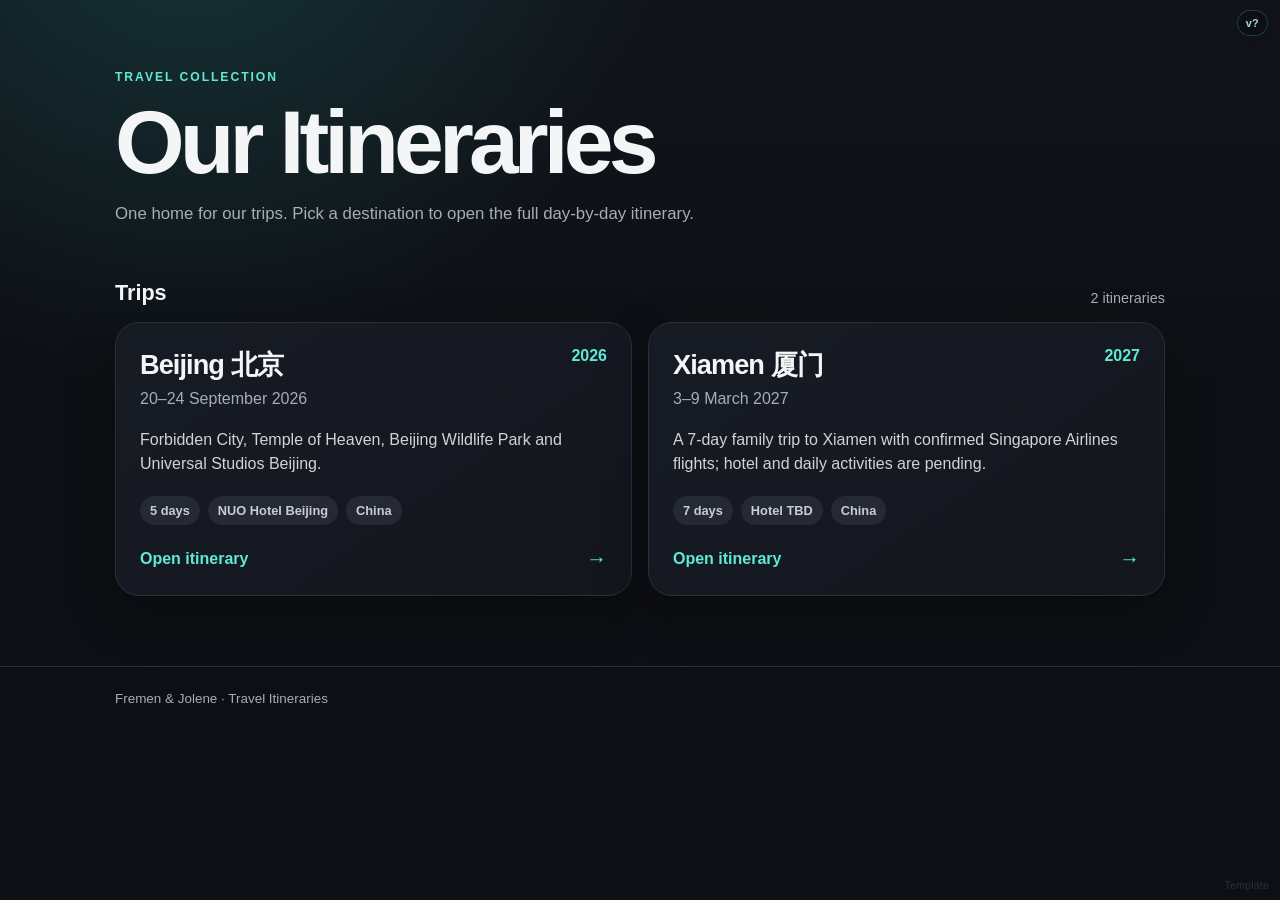
==== index.html @ ddce08c9 "Add Xiamen 2027 to homepage" ====
<!DOCTYPE html>
<html lang="en">
<head>
  <meta charset="UTF-8" />
  <meta name="viewport" content="width=device-width, initial-scale=1.0" />
  <meta name="theme-color" content="#0d0f14" />
  <title>Fremen & Jolene · Itineraries</title>
  <style>
    :root{--bg:#0d0f14;--card:#151820;--line:#2a2f3a;--ink:#f4f5f7;--muted:#a7adb8;--accent:#2dd4bf;--accent2:#5eead4;--shadow:0 18px 50px rgba(0,0,0,.28)}
    *{box-sizing:border-box}
    body{margin:0;min-height:100vh;color:var(--ink);background:radial-gradient(circle at 15% -10%,rgba(45,212,191,.16),transparent 32%),linear-gradient(180deg,#11141b,#0d0f14 420px);font-family:Inter,ui-sans-serif,-apple-system,BlinkMacSystemFont,"Segoe UI","PingFang SC","Microsoft YaHei",Arial,sans-serif}
    .wrap{width:min(1050px,calc(100% - 28px));margin:auto}
    header{padding:70px 0 34px}
    .eyebrow{text-transform:uppercase;letter-spacing:.16em;font-size:.76rem;font-weight:800;color:var(--accent2)}
    h1{font-size:clamp(2.7rem,8vw,5.6rem);line-height:.95;letter-spacing:-.055em;margin:.18em 0}
    .sub{max-width:680px;color:var(--muted);font-size:1.05rem;line-height:1.6}
    main{padding:18px 0 70px}
    .section-head{display:flex;justify-content:space-between;align-items:end;gap:16px;margin-bottom:16px}
    h2{margin:0;font-size:1.35rem}.count{color:var(--muted);font-size:.9rem}
    .grid{display:grid;grid-template-columns:repeat(2,minmax(0,1fr));gap:16px}
    .trip{display:block;text-decoration:none;color:inherit;background:linear-gradient(145deg,#171b24,#13161d);border:1px solid var(--line);border-radius:24px;padding:24px;box-shadow:var(--shadow);transition:transform .18s ease,border-color .18s ease}
    .trip:hover{transform:translateY(-3px);border-color:#2f7068}
    .trip-top{display:flex;justify-content:space-between;gap:12px;align-items:flex-start}
    .place{font-size:1.7rem;font-weight:900;letter-spacing:-.035em}.year{color:var(--accent2);font-weight:900}
    .dates{color:var(--muted);margin-top:7px}.desc{margin:20px 0;color:#d0d3d9;line-height:1.5}
    .meta{display:flex;gap:8px;flex-wrap:wrap}.pill{padding:7px 10px;border-radius:999px;background:#242933;color:#c8ccd4;font-size:.8rem;font-weight:750}
    .open{margin-top:22px;display:flex;align-items:center;justify-content:space-between;color:var(--accent2);font-weight:850}.arrow{font-size:1.3rem}
    footer{border-top:1px solid var(--line);padding:24px 0 36px;color:var(--muted);font-size:.84rem}
    @media(max-width:700px){header{padding:42px 0 22px}.grid{grid-template-columns:1fr}.trip{border-radius:20px;padding:20px}h1{font-size:2.65rem}.sub{font-size:.96rem}}
    .template-link{position:fixed;right:11px;bottom:9px;z-index:20;font-size:.66rem;color:#6d8581;opacity:.28;text-decoration:none;letter-spacing:.02em;transition:opacity .18s ease}.template-link:hover,.template-link:focus{opacity:.9;color:#5eead4}@media(max-width:700px){.template-link{right:8px;bottom:7px;font-size:.62rem;opacity:.22}}
  </style>
  <link rel="stylesheet" href="./assets/site-ui.css">
</head>
<body>
  <header class="wrap">
    <div class="eyebrow">Travel Collection</div>
    <h1>Our Itineraries</h1>
    <div class="sub">One home for our trips. Pick a destination to open the full day-by-day itinerary.</div>
  </header>
  <main class="wrap">
    <div class="section-head"><h2>Trips</h2><div class="count">2 itineraries</div></div>
    <div class="grid">
      <a class="trip" href="./beijing-2026/" aria-label="Open Beijing 2026 itinerary">
        <div class="trip-top"><div><div class="place">Beijing 北京</div><div class="dates">20–24 September 2026</div></div><div class="year">2026</div></div>
        <div class="desc">Forbidden City, Temple of Heaven, Beijing Wildlife Park and Universal Studios Beijing.</div>
        <div class="meta"><span class="pill">5 days</span><span class="pill">NUO Hotel Beijing</span><span class="pill">China</span></div>
        <div class="open"><span>Open itinerary</span><span class="arrow">→</span></div>
      </a>
      <a class="trip" href="./xiamen-2027/" aria-label="Open Xiamen 2027 itinerary">
        <div class="trip-top"><div><div class="place">Xiamen 厦门</div><div class="dates">3–9 March 2027</div></div><div class="year">2027</div></div>
        <div class="desc">A 7-day family trip to Xiamen with confirmed Singapore Airlines flights; hotel and daily activities are pending.</div>
        <div class="meta"><span class="pill">7 days</span><span class="pill">Hotel TBD</span><span class="pill">China</span></div>
        <div class="open"><span>Open itinerary</span><span class="arrow">→</span></div>
      </a>
    </div>
  </main>
  <footer><div class="wrap">Fremen & Jolene · Travel Itineraries</div></footer>
  <a class="template-link" href="./template/" aria-label="Open itinerary base template">Template</a>
  <script src="./assets/site-ui.js"></script>
</body>
</html>
---- assets/site-ui.css ----
.site-version{position:fixed;top:10px;right:12px;z-index:120;display:inline-flex;align-items:center;min-height:26px;padding:5px 8px;border-radius:999px;background:rgba(13,15,20,.82);border:1px solid rgba(94,234,212,.22);color:#a7d9d2;font:700 .68rem/1 Inter,ui-sans-serif,-apple-system,BlinkMacSystemFont,"Segoe UI",Arial,sans-serif;letter-spacing:.03em;backdrop-filter:blur(10px);box-shadow:0 4px 14px rgba(0,0,0,.18);pointer-events:none}
.scroll-top{position:fixed;right:18px;bottom:76px;z-index:110;width:44px;height:44px;border:1px solid #2f7068;border-radius:999px;background:#151820;color:#5eead4;display:grid;place-items:center;font-size:1.15rem;font-weight:900;line-height:1;box-shadow:0 10px 26px rgba(0,0,0,.3);cursor:pointer;opacity:0;visibility:hidden;transform:translateY(8px);transition:opacity .18s ease,visibility .18s ease,transform .18s ease,background .18s ease}
.scroll-top:hover,.scroll-top:focus-visible{background:#173b37;outline:none}
.scroll-top.is-visible{opacity:1;visibility:visible;transform:translateY(0)}
@media(max-width:760px){.site-version{top:8px;right:8px;min-height:23px;padding:4px 7px;font-size:.62rem}.scroll-top{right:14px;bottom:calc(160px + env(safe-area-inset-bottom));width:42px;height:42px}}
@media print{.site-version,.scroll-top{display:none!important}}
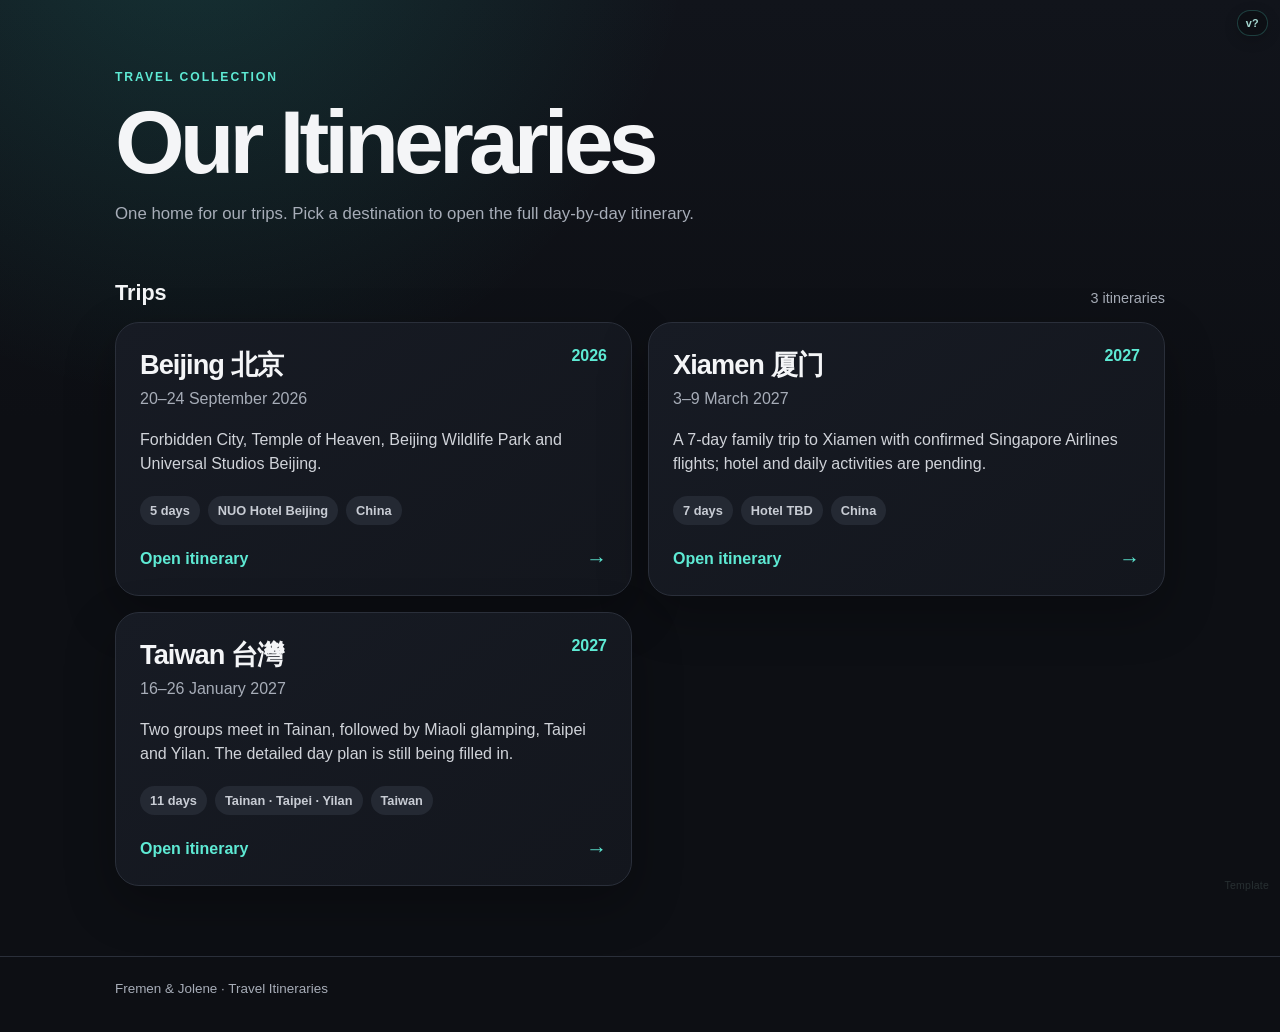
==== commit 6be13fd7: "Add Taiwan 2027 to itinerary homepage" ====
--- a/index.html
+++ b/index.html
@@ -38,7 +38,7 @@
     <div class="sub">One home for our trips. Pick a destination to open the full day-by-day itinerary.</div>
   </header>
   <main class="wrap">
-    <div class="section-head"><h2>Trips</h2><div class="count">2 itineraries</div></div>
+    <div class="section-head"><h2>Trips</h2><div class="count">3 itineraries</div></div>
     <div class="grid">
       <a class="trip" href="./beijing-2026/" aria-label="Open Beijing 2026 itinerary">
         <div class="trip-top"><div><div class="place">Beijing 北京</div><div class="dates">20–24 September 2026</div></div><div class="year">2026</div></div>
@@ -52,6 +52,13 @@
         <div class="meta"><span class="pill">7 days</span><span class="pill">Hotel TBD</span><span class="pill">China</span></div>
         <div class="open"><span>Open itinerary</span><span class="arrow">→</span></div>
       </a>
+
+      <a class="trip" href="./taiwan-2027/" aria-label="Open Taiwan 2027 itinerary">
+        <div class="trip-top"><div><div class="place">Taiwan 台灣</div><div class="dates">16–26 January 2027</div></div><div class="year">2027</div></div>
+        <div class="desc">Two groups meet in Tainan, followed by Miaoli glamping, Taipei and Yilan. The detailed day plan is still being filled in.</div>
+        <div class="meta"><span class="pill">11 days</span><span class="pill">Tainan · Taipei · Yilan</span><span class="pill">Taiwan</span></div>
+        <div class="open"><span>Open itinerary</span><span class="arrow">→</span></div>
+      </a>
     </div>
   </main>
   <footer><div class="wrap">Fremen & Jolene · Travel Itineraries</div></footer>
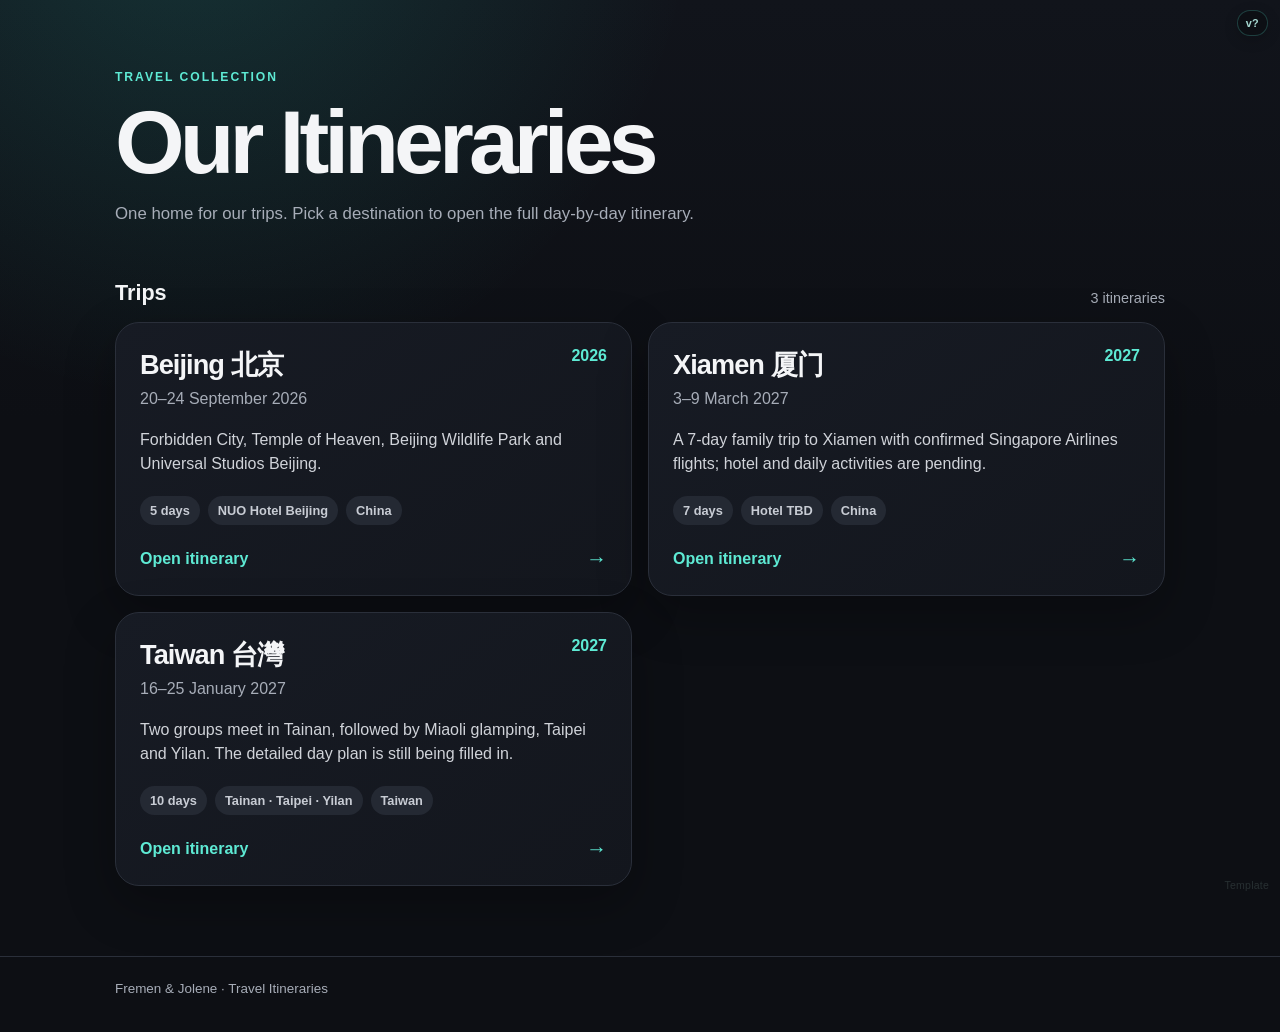
==== commit e206833c: "Correct Taiwan 2027 trip dates" ====
--- a/index.html
+++ b/index.html
@@ -54,9 +54,9 @@
       </a>
 
       <a class="trip" href="./taiwan-2027/" aria-label="Open Taiwan 2027 itinerary">
-        <div class="trip-top"><div><div class="place">Taiwan 台灣</div><div class="dates">16–26 January 2027</div></div><div class="year">2027</div></div>
+        <div class="trip-top"><div><div class="place">Taiwan 台灣</div><div class="dates">16–25 January 2027</div></div><div class="year">2027</div></div>
         <div class="desc">Two groups meet in Tainan, followed by Miaoli glamping, Taipei and Yilan. The detailed day plan is still being filled in.</div>
-        <div class="meta"><span class="pill">11 days</span><span class="pill">Tainan · Taipei · Yilan</span><span class="pill">Taiwan</span></div>
+        <div class="meta"><span class="pill">10 days</span><span class="pill">Tainan · Taipei · Yilan</span><span class="pill">Taiwan</span></div>
         <div class="open"><span>Open itinerary</span><span class="arrow">→</span></div>
       </a>
     </div>
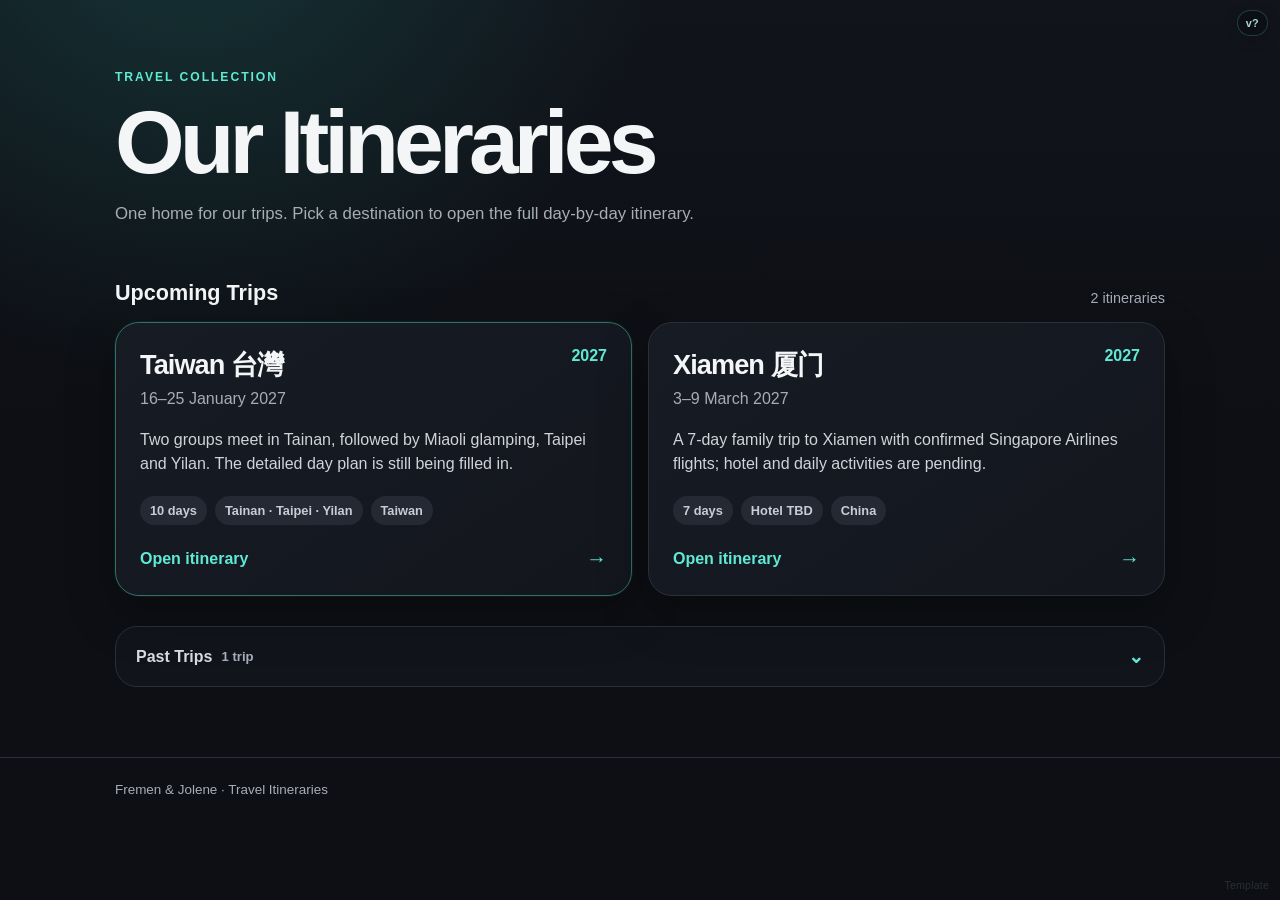
==== commit 5877b0a8: "Auto-sort upcoming trips and collapse past trips" ====
--- a/index.html
+++ b/index.html
@@ -17,16 +17,21 @@
     main{padding:18px 0 70px}
     .section-head{display:flex;justify-content:space-between;align-items:end;gap:16px;margin-bottom:16px}
     h2{margin:0;font-size:1.35rem}.count{color:var(--muted);font-size:.9rem}
-    .grid{display:grid;grid-template-columns:repeat(2,minmax(0,1fr));gap:16px}
+    .trip-section{margin-bottom:28px}.grid{display:grid;grid-template-columns:repeat(2,minmax(0,1fr));gap:16px}
+    .past-trips{margin-top:30px;border:1px solid var(--line);border-radius:22px;background:rgba(21,24,32,.7);overflow:hidden}
+    .past-trips summary{list-style:none;display:flex;align-items:center;justify-content:space-between;gap:14px;padding:18px 20px;cursor:pointer;font-weight:850;color:#d6d9df;user-select:none}
+    .past-trips summary::-webkit-details-marker{display:none}.past-trips summary:after{content:"⌄";font-size:1.2rem;color:var(--accent2);transition:transform .18s ease}.past-trips[open] summary:after{transform:rotate(180deg)}
+    .past-trips .grid{padding:0 20px 20px}.past-label{display:flex;align-items:center;gap:9px}.past-count{color:var(--muted);font-size:.82rem;font-weight:700}
     .trip{display:block;text-decoration:none;color:inherit;background:linear-gradient(145deg,#171b24,#13161d);border:1px solid var(--line);border-radius:24px;padding:24px;box-shadow:var(--shadow);transition:transform .18s ease,border-color .18s ease}
     .trip:hover{transform:translateY(-3px);border-color:#2f7068}
+    .trip.next-trip{border-color:#2f7068;box-shadow:0 18px 50px rgba(0,0,0,.28),0 0 0 1px rgba(45,212,191,.08)}
     .trip-top{display:flex;justify-content:space-between;gap:12px;align-items:flex-start}
     .place{font-size:1.7rem;font-weight:900;letter-spacing:-.035em}.year{color:var(--accent2);font-weight:900}
     .dates{color:var(--muted);margin-top:7px}.desc{margin:20px 0;color:#d0d3d9;line-height:1.5}
     .meta{display:flex;gap:8px;flex-wrap:wrap}.pill{padding:7px 10px;border-radius:999px;background:#242933;color:#c8ccd4;font-size:.8rem;font-weight:750}
     .open{margin-top:22px;display:flex;align-items:center;justify-content:space-between;color:var(--accent2);font-weight:850}.arrow{font-size:1.3rem}
     footer{border-top:1px solid var(--line);padding:24px 0 36px;color:var(--muted);font-size:.84rem}
-    @media(max-width:700px){header{padding:42px 0 22px}.grid{grid-template-columns:1fr}.trip{border-radius:20px;padding:20px}h1{font-size:2.65rem}.sub{font-size:.96rem}}
+    @media(max-width:700px){header{padding:42px 0 22px}.grid{grid-template-columns:1fr}.trip{border-radius:20px;padding:20px}h1{font-size:2.65rem}.sub{font-size:.96rem}.past-trips summary{padding:15px 16px}.past-trips .grid{padding:0 16px 16px}}
     .template-link{position:fixed;right:11px;bottom:9px;z-index:20;font-size:.66rem;color:#6d8581;opacity:.28;text-decoration:none;letter-spacing:.02em;transition:opacity .18s ease}.template-link:hover,.template-link:focus{opacity:.9;color:#5eead4}@media(max-width:700px){.template-link{right:8px;bottom:7px;font-size:.62rem;opacity:.22}}
   </style>
   <link rel="stylesheet" href="./assets/site-ui.css">
@@ -38,31 +43,64 @@
     <div class="sub">One home for our trips. Pick a destination to open the full day-by-day itinerary.</div>
   </header>
   <main class="wrap">
-    <div class="section-head"><h2>Trips</h2><div class="count">3 itineraries</div></div>
-    <div class="grid">
-      <a class="trip" href="./beijing-2026/" aria-label="Open Beijing 2026 itinerary">
-        <div class="trip-top"><div><div class="place">Beijing 北京</div><div class="dates">20–24 September 2026</div></div><div class="year">2026</div></div>
-        <div class="desc">Forbidden City, Temple of Heaven, Beijing Wildlife Park and Universal Studios Beijing.</div>
-        <div class="meta"><span class="pill">5 days</span><span class="pill">NUO Hotel Beijing</span><span class="pill">China</span></div>
-        <div class="open"><span>Open itinerary</span><span class="arrow">→</span></div>
-      </a>
-      <a class="trip" href="./xiamen-2027/" aria-label="Open Xiamen 2027 itinerary">
-        <div class="trip-top"><div><div class="place">Xiamen 厦门</div><div class="dates">3–9 March 2027</div></div><div class="year">2027</div></div>
-        <div class="desc">A 7-day family trip to Xiamen with confirmed Singapore Airlines flights; hotel and daily activities are pending.</div>
-        <div class="meta"><span class="pill">7 days</span><span class="pill">Hotel TBD</span><span class="pill">China</span></div>
-        <div class="open"><span>Open itinerary</span><span class="arrow">→</span></div>
-      </a>
+    <section class="trip-section" aria-labelledby="upcoming-heading">
+      <div class="section-head"><h2 id="upcoming-heading">Upcoming Trips</h2><div class="count" id="upcoming-count">3 itineraries</div></div>
+      <div class="grid" id="upcoming-trips">
+        <a class="trip" data-start="2027-01-16" data-end="2027-01-25" href="./taiwan-2027/" aria-label="Open Taiwan 2027 itinerary">
+          <div class="trip-top"><div><div class="place">Taiwan 台灣</div><div class="dates">16–25 January 2027</div></div><div class="year">2027</div></div>
+          <div class="desc">Two groups meet in Tainan, followed by Miaoli glamping, Taipei and Yilan. The detailed day plan is still being filled in.</div>
+          <div class="meta"><span class="pill">10 days</span><span class="pill">Tainan · Taipei · Yilan</span><span class="pill">Taiwan</span></div>
+          <div class="open"><span>Open itinerary</span><span class="arrow">→</span></div>
+        </a>
+        <a class="trip" data-start="2027-03-03" data-end="2027-03-09" href="./xiamen-2027/" aria-label="Open Xiamen 2027 itinerary">
+          <div class="trip-top"><div><div class="place">Xiamen 厦门</div><div class="dates">3–9 March 2027</div></div><div class="year">2027</div></div>
+          <div class="desc">A 7-day family trip to Xiamen with confirmed Singapore Airlines flights; hotel and daily activities are pending.</div>
+          <div class="meta"><span class="pill">7 days</span><span class="pill">Hotel TBD</span><span class="pill">China</span></div>
+          <div class="open"><span>Open itinerary</span><span class="arrow">→</span></div>
+        </a>
+        <a class="trip" data-start="2026-09-20" data-end="2026-09-24" href="./beijing-2026/" aria-label="Open Beijing 2026 itinerary">
+          <div class="trip-top"><div><div class="place">Beijing 北京</div><div class="dates">20–24 September 2026</div></div><div class="year">2026</div></div>
+          <div class="desc">Forbidden City, Temple of Heaven, Beijing Wildlife Park and Universal Studios Beijing.</div>
+          <div class="meta"><span class="pill">5 days</span><span class="pill">NUO Hotel Beijing</span><span class="pill">China</span></div>
+          <div class="open"><span>Open itinerary</span><span class="arrow">→</span></div>
+        </a>
+      </div>
+    </section>
 
-      <a class="trip" href="./taiwan-2027/" aria-label="Open Taiwan 2027 itinerary">
-        <div class="trip-top"><div><div class="place">Taiwan 台灣</div><div class="dates">16–25 January 2027</div></div><div class="year">2027</div></div>
-        <div class="desc">Two groups meet in Tainan, followed by Miaoli glamping, Taipei and Yilan. The detailed day plan is still being filled in.</div>
-        <div class="meta"><span class="pill">10 days</span><span class="pill">Tainan · Taipei · Yilan</span><span class="pill">Taiwan</span></div>
-        <div class="open"><span>Open itinerary</span><span class="arrow">→</span></div>
-      </a>
-    </div>
+    <details class="past-trips" id="past-trips">
+      <summary><span class="past-label">Past Trips <span class="past-count" id="past-count"></span></span></summary>
+      <div class="grid" id="past-trips-grid"></div>
+    </details>
   </main>
   <footer><div class="wrap">Fremen & Jolene · Travel Itineraries</div></footer>
   <a class="template-link" href="./template/" aria-label="Open itinerary base template">Template</a>
+  <script>
+    (() => {
+      const upcomingGrid=document.getElementById('upcoming-trips');
+      const pastGrid=document.getElementById('past-trips-grid');
+      const pastDetails=document.getElementById('past-trips');
+      const upcomingCount=document.getElementById('upcoming-count');
+      const pastCount=document.getElementById('past-count');
+      const trips=[...document.querySelectorAll('.trip[data-start][data-end]')];
+      const today=new Date();
+      today.setHours(0,0,0,0);
+      const parseDate=value=>new Date(value+'T00:00:00');
+      const upcoming=trips.filter(t=>parseDate(t.dataset.end)>=today).sort((a,b)=>parseDate(a.dataset.start)-parseDate(b.dataset.start));
+      const past=trips.filter(t=>parseDate(t.dataset.end)<today).sort((a,b)=>parseDate(b.dataset.end)-parseDate(a.dataset.end));
+
+      trips.forEach(t=>t.classList.remove('next-trip'));
+      upcoming.forEach((t,i)=>{if(i===0)t.classList.add('next-trip');upcomingGrid.appendChild(t)});
+      past.forEach(t=>pastGrid.appendChild(t));
+
+      upcomingCount.textContent=upcoming.length+' '+(upcoming.length===1?'itinerary':'itineraries');
+      pastCount.textContent=past.length+' '+(past.length===1?'trip':'trips');
+      pastDetails.hidden=past.length===0;
+
+      if(upcoming.length===0){
+        document.querySelector('.trip-section').hidden=true;
+      }
+    })();
+  </script>
   <script src="./assets/site-ui.js"></script>
 </body>
 </html>
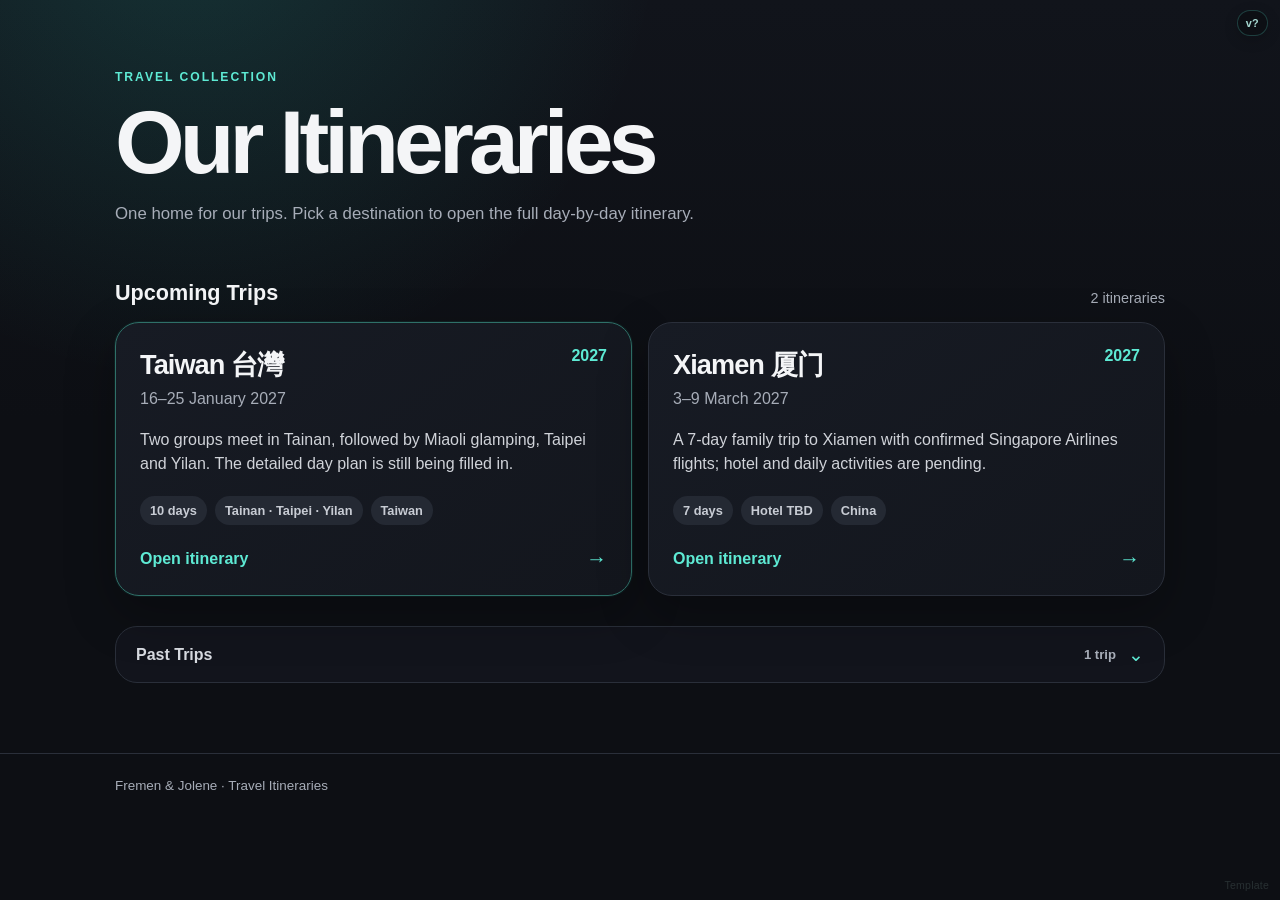
==== commit 1409c7f4: "Align past trips accordion header" ====
--- a/index.html
+++ b/index.html
@@ -19,9 +19,9 @@
     h2{margin:0;font-size:1.35rem}.count{color:var(--muted);font-size:.9rem}
     .trip-section{margin-bottom:28px}.grid{display:grid;grid-template-columns:repeat(2,minmax(0,1fr));gap:16px}
     .past-trips{margin-top:30px;border:1px solid var(--line);border-radius:22px;background:rgba(21,24,32,.7);overflow:hidden}
-    .past-trips summary{list-style:none;display:flex;align-items:center;justify-content:space-between;gap:14px;padding:18px 20px;cursor:pointer;font-weight:850;color:#d6d9df;user-select:none}
-    .past-trips summary::-webkit-details-marker{display:none}.past-trips summary:after{content:"⌄";font-size:1.2rem;color:var(--accent2);transition:transform .18s ease}.past-trips[open] summary:after{transform:rotate(180deg)}
-    .past-trips .grid{padding:0 20px 20px}.past-label{display:flex;align-items:center;gap:9px}.past-count{color:var(--muted);font-size:.82rem;font-weight:700}
+    .past-trips summary{list-style:none;display:grid;grid-template-columns:1fr auto auto;align-items:center;column-gap:12px;padding:18px 20px;cursor:pointer;color:#d6d9df;user-select:none}
+    .past-trips summary::-webkit-details-marker{display:none}.past-trips summary:after{content:"⌄";font-size:1.2rem;line-height:1;color:var(--accent2);transition:transform .18s ease}.past-trips[open] summary:after{transform:rotate(180deg)}
+    .past-trips .grid{padding:0 20px 20px}.past-title{font-weight:850;line-height:1.2}.past-count{color:var(--muted);font-size:.82rem;font-weight:700;line-height:1.2;text-align:right}
     .trip{display:block;text-decoration:none;color:inherit;background:linear-gradient(145deg,#171b24,#13161d);border:1px solid var(--line);border-radius:24px;padding:24px;box-shadow:var(--shadow);transition:transform .18s ease,border-color .18s ease}
     .trip:hover{transform:translateY(-3px);border-color:#2f7068}
     .trip.next-trip{border-color:#2f7068;box-shadow:0 18px 50px rgba(0,0,0,.28),0 0 0 1px rgba(45,212,191,.08)}
@@ -68,7 +68,7 @@
     </section>
 
     <details class="past-trips" id="past-trips">
-      <summary><span class="past-label">Past Trips <span class="past-count" id="past-count"></span></span></summary>
+      <summary><span class="past-title">Past Trips</span><span class="past-count" id="past-count"></span></summary>
       <div class="grid" id="past-trips-grid"></div>
     </details>
   </main>
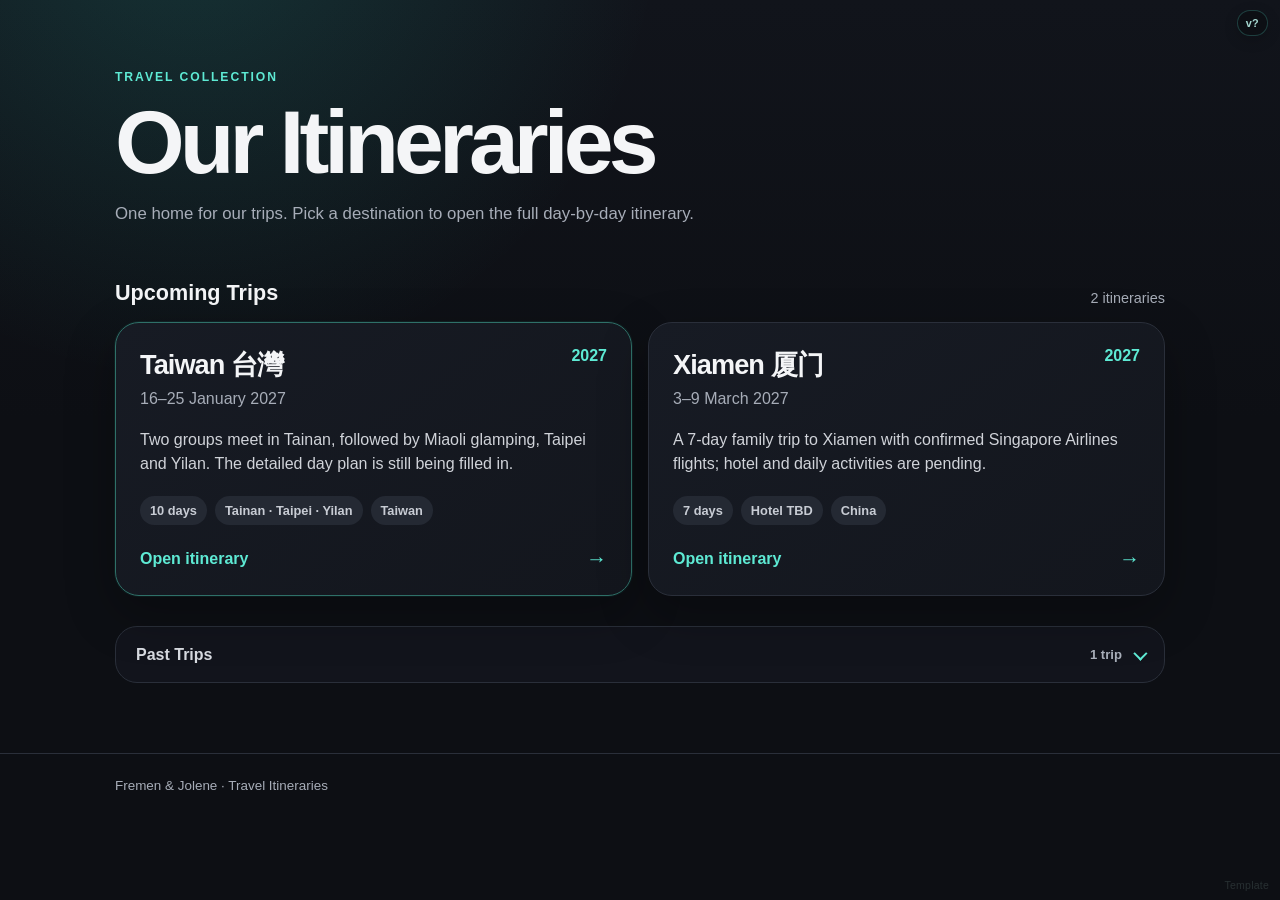
==== commit 01a3840a: "Center past trips accordion chevron" ====
--- a/index.html
+++ b/index.html
@@ -20,7 +20,7 @@
     .trip-section{margin-bottom:28px}.grid{display:grid;grid-template-columns:repeat(2,minmax(0,1fr));gap:16px}
     .past-trips{margin-top:30px;border:1px solid var(--line);border-radius:22px;background:rgba(21,24,32,.7);overflow:hidden}
     .past-trips summary{list-style:none;display:grid;grid-template-columns:1fr auto auto;align-items:center;column-gap:12px;padding:18px 20px;cursor:pointer;color:#d6d9df;user-select:none}
-    .past-trips summary::-webkit-details-marker{display:none}.past-trips summary:after{content:"⌄";font-size:1.2rem;line-height:1;color:var(--accent2);transition:transform .18s ease}.past-trips[open] summary:after{transform:rotate(180deg)}
+    .past-trips summary::-webkit-details-marker{display:none}.past-trips summary:after{content:"";width:8px;height:8px;border-right:2px solid var(--accent2);border-bottom:2px solid var(--accent2);transform:rotate(45deg) translateY(-2px);transform-origin:center;transition:transform .18s ease}.past-trips[open] summary:after{transform:rotate(225deg) translate(-1px,-1px)}
     .past-trips .grid{padding:0 20px 20px}.past-title{font-weight:850;line-height:1.2}.past-count{color:var(--muted);font-size:.82rem;font-weight:700;line-height:1.2;text-align:right}
     .trip{display:block;text-decoration:none;color:inherit;background:linear-gradient(145deg,#171b24,#13161d);border:1px solid var(--line);border-radius:24px;padding:24px;box-shadow:var(--shadow);transition:transform .18s ease,border-color .18s ease}
     .trip:hover{transform:translateY(-3px);border-color:#2f7068}
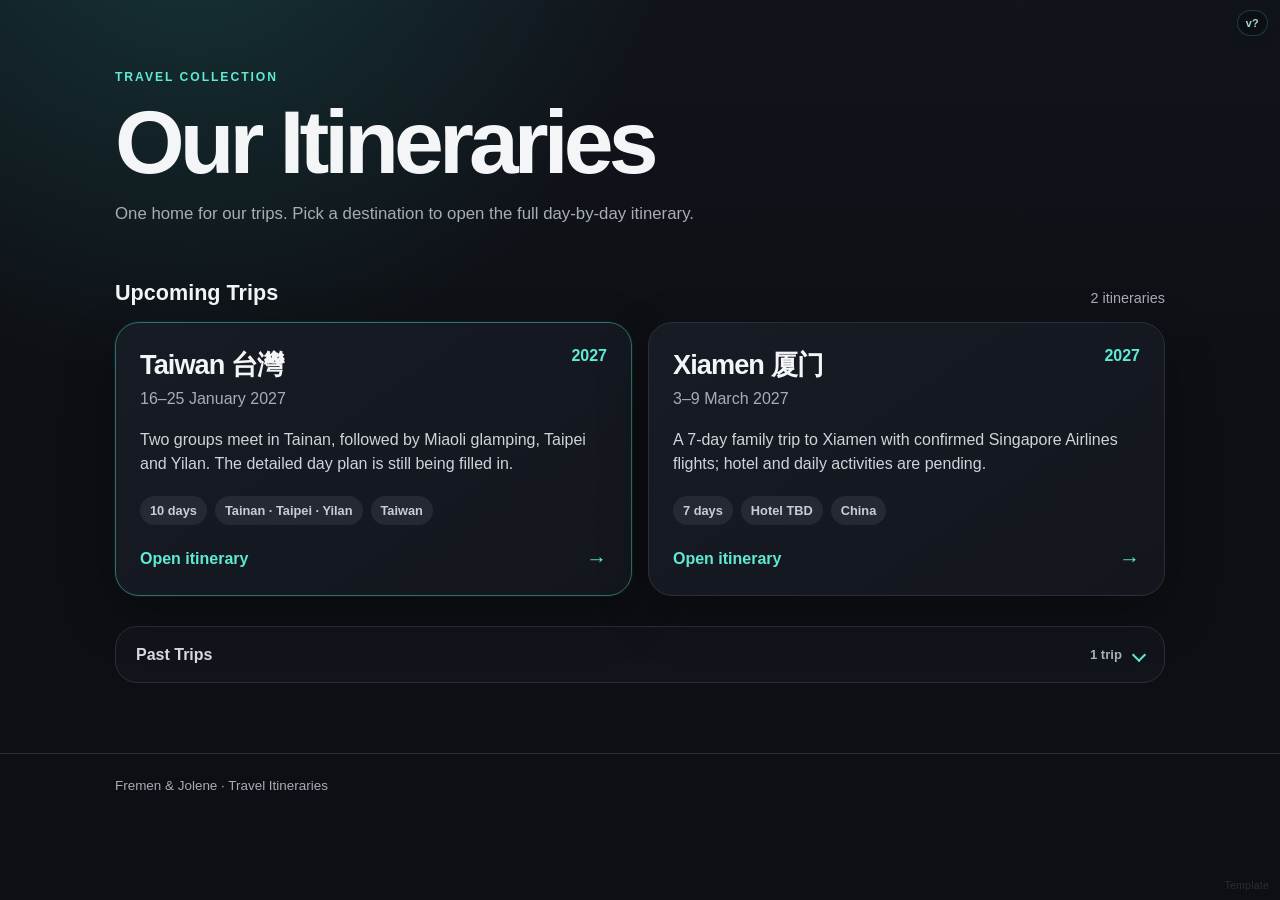
==== commit de303677: "Animate past trips accordion" ====
--- a/index.html
+++ b/index.html
@@ -19,9 +19,14 @@
     h2{margin:0;font-size:1.35rem}.count{color:var(--muted);font-size:.9rem}
     .trip-section{margin-bottom:28px}.grid{display:grid;grid-template-columns:repeat(2,minmax(0,1fr));gap:16px}
     .past-trips{margin-top:30px;border:1px solid var(--line);border-radius:22px;background:rgba(21,24,32,.7);overflow:hidden}
-    .past-trips summary{list-style:none;display:grid;grid-template-columns:1fr auto auto;align-items:center;column-gap:12px;padding:18px 20px;cursor:pointer;color:#d6d9df;user-select:none}
-    .past-trips summary::-webkit-details-marker{display:none}.past-trips summary:after{content:"";width:8px;height:8px;border-right:2px solid var(--accent2);border-bottom:2px solid var(--accent2);transform:rotate(45deg) translateY(-2px);transform-origin:center;transition:transform .18s ease}.past-trips[open] summary:after{transform:rotate(225deg) translate(-1px,-1px)}
+    .past-toggle{width:100%;border:0;background:transparent;color:#d6d9df;display:grid;grid-template-columns:1fr auto auto;align-items:center;column-gap:12px;padding:18px 20px;cursor:pointer;text-align:left;font:inherit}
+    .past-toggle:after{content:"";width:8px;height:8px;border-right:2px solid var(--accent2);border-bottom:2px solid var(--accent2);transform:rotate(45deg);transform-origin:center;transition:transform .28s ease}
+    .past-trips.open .past-toggle:after{transform:rotate(225deg)}
+    .past-content{display:grid;grid-template-rows:0fr;opacity:0;transition:grid-template-rows .32s ease,opacity .24s ease}
+    .past-content-inner{min-height:0;overflow:hidden}
+    .past-trips.open .past-content{grid-template-rows:1fr;opacity:1}
     .past-trips .grid{padding:0 20px 20px}.past-title{font-weight:850;line-height:1.2}.past-count{color:var(--muted);font-size:.82rem;font-weight:700;line-height:1.2;text-align:right}
+    @media(prefers-reduced-motion:reduce){.past-content,.past-toggle:after{transition:none}}
     .trip{display:block;text-decoration:none;color:inherit;background:linear-gradient(145deg,#171b24,#13161d);border:1px solid var(--line);border-radius:24px;padding:24px;box-shadow:var(--shadow);transition:transform .18s ease,border-color .18s ease}
     .trip:hover{transform:translateY(-3px);border-color:#2f7068}
     .trip.next-trip{border-color:#2f7068;box-shadow:0 18px 50px rgba(0,0,0,.28),0 0 0 1px rgba(45,212,191,.08)}
@@ -31,7 +36,7 @@
     .meta{display:flex;gap:8px;flex-wrap:wrap}.pill{padding:7px 10px;border-radius:999px;background:#242933;color:#c8ccd4;font-size:.8rem;font-weight:750}
     .open{margin-top:22px;display:flex;align-items:center;justify-content:space-between;color:var(--accent2);font-weight:850}.arrow{font-size:1.3rem}
     footer{border-top:1px solid var(--line);padding:24px 0 36px;color:var(--muted);font-size:.84rem}
-    @media(max-width:700px){header{padding:42px 0 22px}.grid{grid-template-columns:1fr}.trip{border-radius:20px;padding:20px}h1{font-size:2.65rem}.sub{font-size:.96rem}.past-trips summary{padding:15px 16px}.past-trips .grid{padding:0 16px 16px}}
+    @media(max-width:700px){header{padding:42px 0 22px}.grid{grid-template-columns:1fr}.trip{border-radius:20px;padding:20px}h1{font-size:2.65rem}.sub{font-size:.96rem}.past-toggle{padding:15px 16px}.past-trips .grid{padding:0 16px 16px}}
     .template-link{position:fixed;right:11px;bottom:9px;z-index:20;font-size:.66rem;color:#6d8581;opacity:.28;text-decoration:none;letter-spacing:.02em;transition:opacity .18s ease}.template-link:hover,.template-link:focus{opacity:.9;color:#5eead4}@media(max-width:700px){.template-link{right:8px;bottom:7px;font-size:.62rem;opacity:.22}}
   </style>
   <link rel="stylesheet" href="./assets/site-ui.css">
@@ -67,10 +72,14 @@
       </div>
     </section>
 
-    <details class="past-trips" id="past-trips">
-      <summary><span class="past-title">Past Trips</span><span class="past-count" id="past-count"></span></summary>
-      <div class="grid" id="past-trips-grid"></div>
-    </details>
+    <section class="past-trips" id="past-trips">
+      <button class="past-toggle" id="past-toggle" type="button" aria-expanded="false" aria-controls="past-content">
+        <span class="past-title">Past Trips</span><span class="past-count" id="past-count"></span>
+      </button>
+      <div class="past-content" id="past-content">
+        <div class="past-content-inner"><div class="grid" id="past-trips-grid"></div></div>
+      </div>
+    </section>
   </main>
   <footer><div class="wrap">Fremen & Jolene · Travel Itineraries</div></footer>
   <a class="template-link" href="./template/" aria-label="Open itinerary base template">Template</a>
@@ -79,6 +88,7 @@
       const upcomingGrid=document.getElementById('upcoming-trips');
       const pastGrid=document.getElementById('past-trips-grid');
       const pastDetails=document.getElementById('past-trips');
+      const pastToggle=document.getElementById('past-toggle');
       const upcomingCount=document.getElementById('upcoming-count');
       const pastCount=document.getElementById('past-count');
       const trips=[...document.querySelectorAll('.trip[data-start][data-end]')];
@@ -95,6 +105,10 @@
       upcomingCount.textContent=upcoming.length+' '+(upcoming.length===1?'itinerary':'itineraries');
       pastCount.textContent=past.length+' '+(past.length===1?'trip':'trips');
       pastDetails.hidden=past.length===0;
+      pastToggle.addEventListener('click',()=>{
+        const open=pastDetails.classList.toggle('open');
+        pastToggle.setAttribute('aria-expanded',String(open));
+      });
 
       if(upcoming.length===0){
         document.querySelector('.trip-section').hidden=true;
